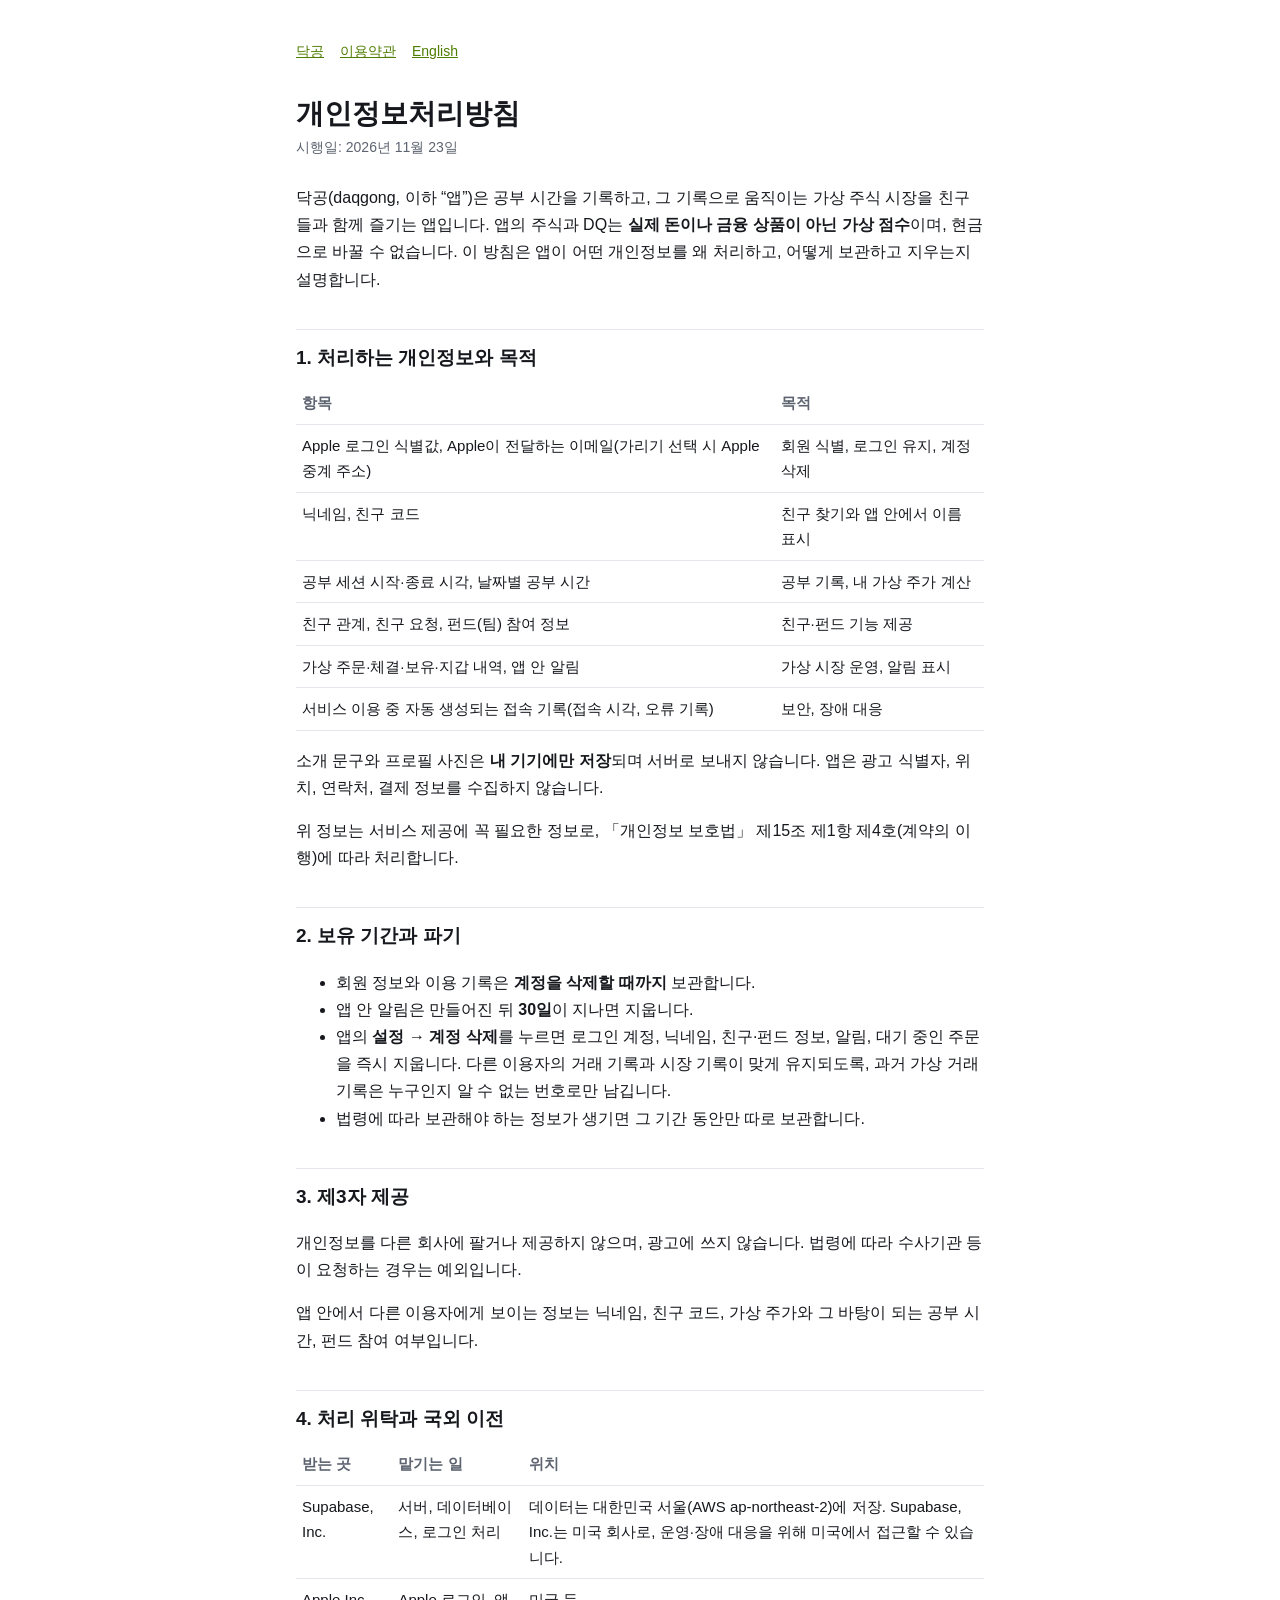
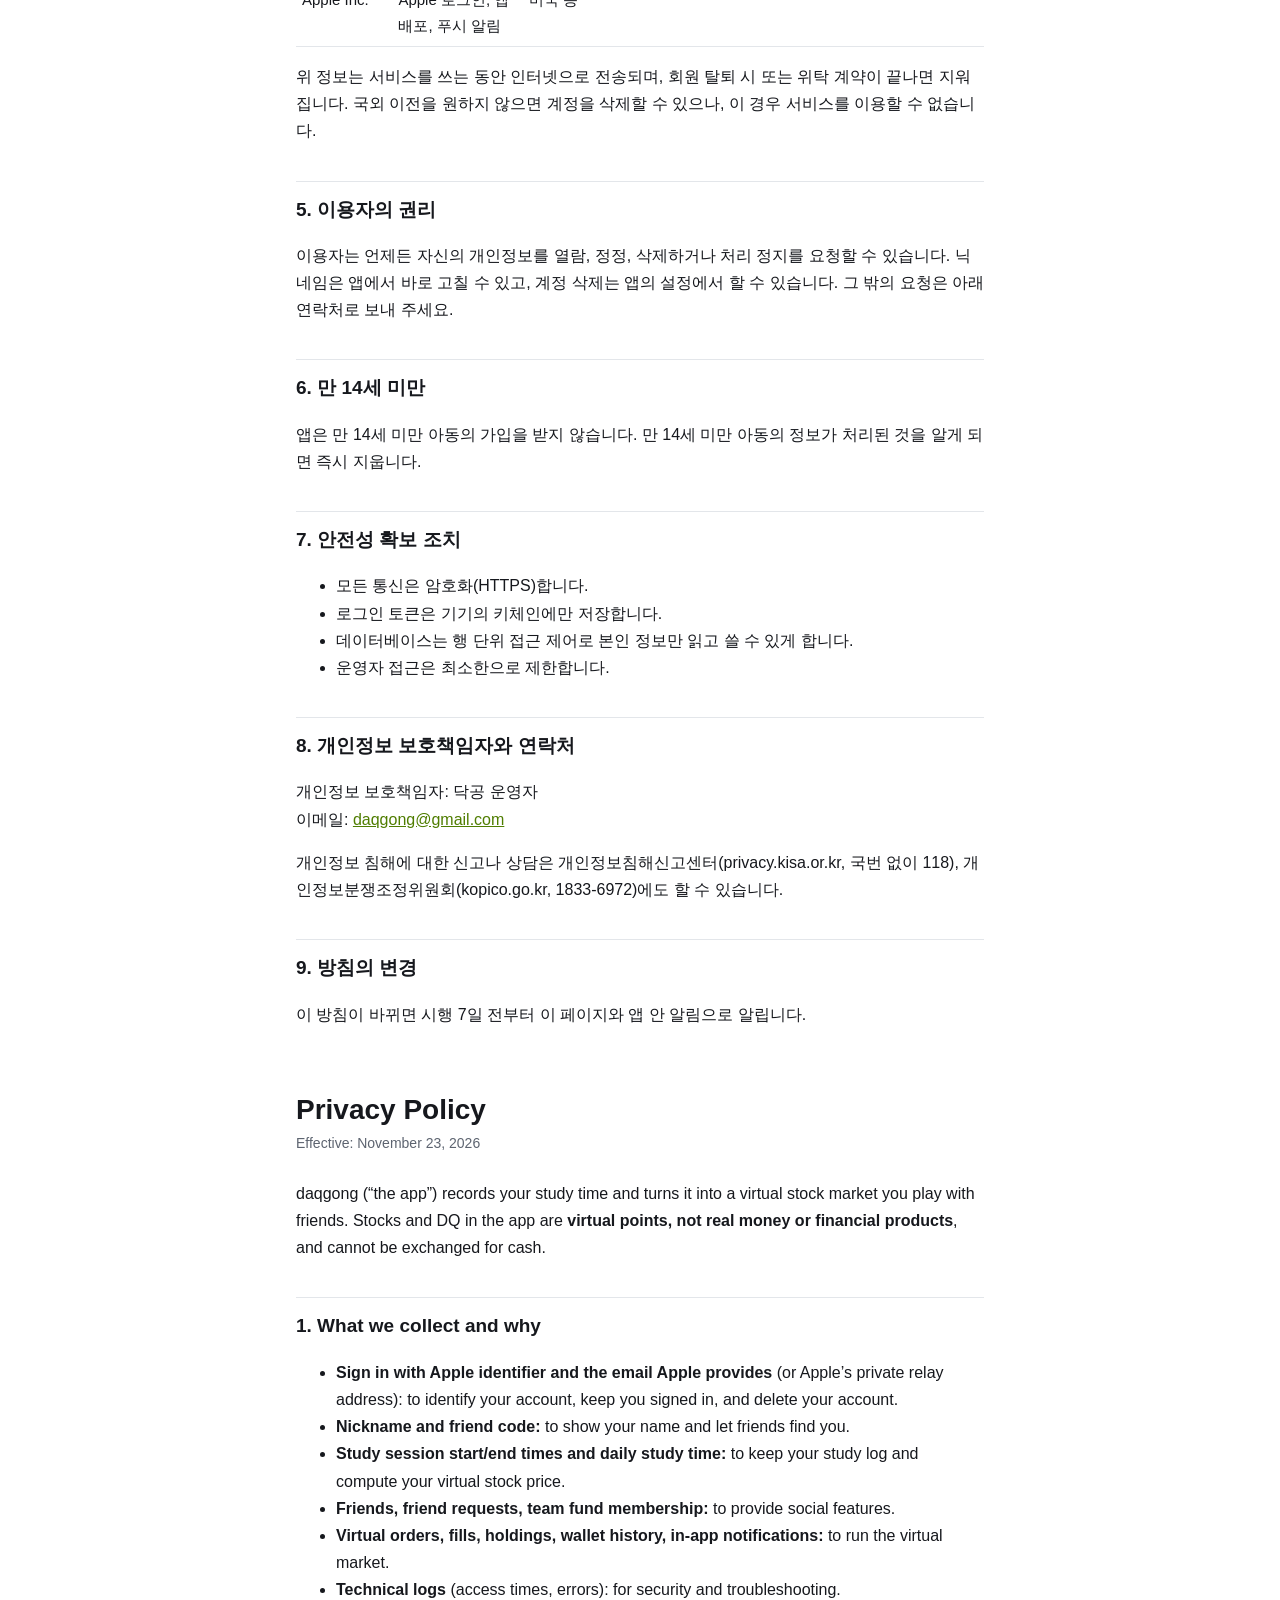
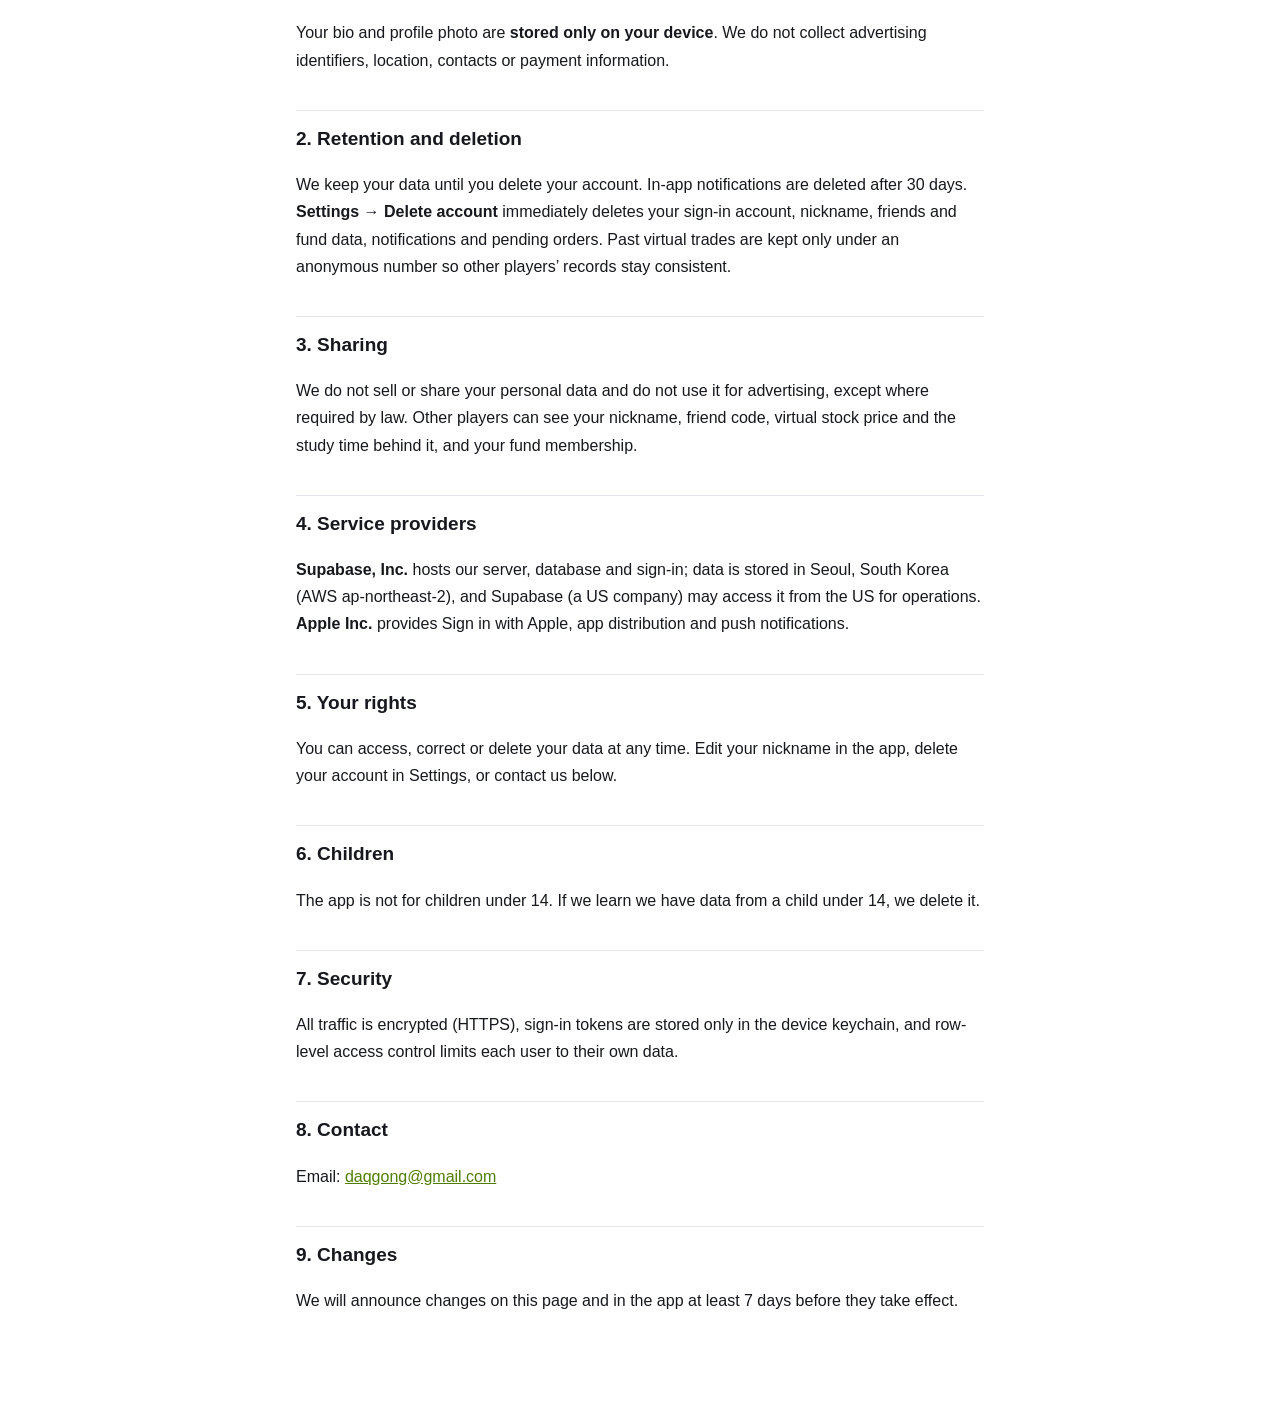
==== privacy.html @ eca625ae "privacy policy and terms of use Co-Authored-By: Claude Fable 5.2 <noreply@anthropic.com>" ====
<!doctype html>
<html lang="ko">
<head>
<meta charset="utf-8">
<meta name="viewport" content="width=device-width, initial-scale=1">
<title>닥공 개인정보처리방침</title>
<link rel="stylesheet" href="style.css">
</head>
<body>
<main>
<nav><a href="index.html">닥공</a><a href="terms.html">이용약관</a><a href="#en">English</a></nav>

<h1>개인정보처리방침</h1>
<p class="meta">시행일: 2026년 11월 23일</p>

<p>닥공(daqgong, 이하 “앱”)은 공부 시간을 기록하고, 그 기록으로 움직이는 가상 주식 시장을 친구들과 함께 즐기는 앱입니다. 앱의 주식과 DQ는 <strong>실제 돈이나 금융 상품이 아닌 가상 점수</strong>이며, 현금으로 바꿀 수 없습니다. 이 방침은 앱이 어떤 개인정보를 왜 처리하고, 어떻게 보관하고 지우는지 설명합니다.</p>

<h2>1. 처리하는 개인정보와 목적</h2>
<table>
<tr><th>항목</th><th>목적</th></tr>
<tr><td>Apple 로그인 식별값, Apple이 전달하는 이메일(가리기 선택 시 Apple 중계 주소)</td><td>회원 식별, 로그인 유지, 계정 삭제</td></tr>
<tr><td>닉네임, 친구 코드</td><td>친구 찾기와 앱 안에서 이름 표시</td></tr>
<tr><td>공부 세션 시작·종료 시각, 날짜별 공부 시간</td><td>공부 기록, 내 가상 주가 계산</td></tr>
<tr><td>친구 관계, 친구 요청, 펀드(팀) 참여 정보</td><td>친구·펀드 기능 제공</td></tr>
<tr><td>가상 주문·체결·보유·지갑 내역, 앱 안 알림</td><td>가상 시장 운영, 알림 표시</td></tr>
<tr><td>서비스 이용 중 자동 생성되는 접속 기록(접속 시각, 오류 기록)</td><td>보안, 장애 대응</td></tr>
</table>
<p>소개 문구와 프로필 사진은 <strong>내 기기에만 저장</strong>되며 서버로 보내지 않습니다. 앱은 광고 식별자, 위치, 연락처, 결제 정보를 수집하지 않습니다.</p>
<p>위 정보는 서비스 제공에 꼭 필요한 정보로, 「개인정보 보호법」 제15조 제1항 제4호(계약의 이행)에 따라 처리합니다.</p>

<h2>2. 보유 기간과 파기</h2>
<ul>
<li>회원 정보와 이용 기록은 <strong>계정을 삭제할 때까지</strong> 보관합니다.</li>
<li>앱 안 알림은 만들어진 뒤 <strong>30일</strong>이 지나면 지웁니다.</li>
<li>앱의 <strong>설정 → 계정 삭제</strong>를 누르면 로그인 계정, 닉네임, 친구·펀드 정보, 알림, 대기 중인 주문을 즉시 지웁니다. 다른 이용자의 거래 기록과 시장 기록이 맞게 유지되도록, 과거 가상 거래 기록은 누구인지 알 수 없는 번호로만 남깁니다.</li>
<li>법령에 따라 보관해야 하는 정보가 생기면 그 기간 동안만 따로 보관합니다.</li>
</ul>

<h2>3. 제3자 제공</h2>
<p>개인정보를 다른 회사에 팔거나 제공하지 않으며, 광고에 쓰지 않습니다. 법령에 따라 수사기관 등이 요청하는 경우는 예외입니다.</p>
<p>앱 안에서 다른 이용자에게 보이는 정보는 닉네임, 친구 코드, 가상 주가와 그 바탕이 되는 공부 시간, 펀드 참여 여부입니다.</p>

<h2>4. 처리 위탁과 국외 이전</h2>
<table>
<tr><th>받는 곳</th><th>맡기는 일</th><th>위치</th></tr>
<tr><td>Supabase, Inc.</td><td>서버, 데이터베이스, 로그인 처리</td><td>데이터는 대한민국 서울(AWS ap-northeast-2)에 저장. Supabase, Inc.는 미국 회사로, 운영·장애 대응을 위해 미국에서 접근할 수 있습니다.</td></tr>
<tr><td>Apple Inc.</td><td>Apple 로그인, 앱 배포, 푸시 알림</td><td>미국 등</td></tr>
</table>
<p>위 정보는 서비스를 쓰는 동안 인터넷으로 전송되며, 회원 탈퇴 시 또는 위탁 계약이 끝나면 지워집니다. 국외 이전을 원하지 않으면 계정을 삭제할 수 있으나, 이 경우 서비스를 이용할 수 없습니다.</p>

<h2>5. 이용자의 권리</h2>
<p>이용자는 언제든 자신의 개인정보를 열람, 정정, 삭제하거나 처리 정지를 요청할 수 있습니다. 닉네임은 앱에서 바로 고칠 수 있고, 계정 삭제는 앱의 설정에서 할 수 있습니다. 그 밖의 요청은 아래 연락처로 보내 주세요.</p>

<h2>6. 만 14세 미만</h2>
<p>앱은 만 14세 미만 아동의 가입을 받지 않습니다. 만 14세 미만 아동의 정보가 처리된 것을 알게 되면 즉시 지웁니다.</p>

<h2>7. 안전성 확보 조치</h2>
<ul>
<li>모든 통신은 암호화(HTTPS)합니다.</li>
<li>로그인 토큰은 기기의 키체인에만 저장합니다.</li>
<li>데이터베이스는 행 단위 접근 제어로 본인 정보만 읽고 쓸 수 있게 합니다.</li>
<li>운영자 접근은 최소한으로 제한합니다.</li>
</ul>

<h2>8. 개인정보 보호책임자와 연락처</h2>
<p>개인정보 보호책임자: 닥공 운영자<br>
이메일: <a href="mailto:daqgong@gmail.com">daqgong@gmail.com</a></p>
<p>개인정보 침해에 대한 신고나 상담은 개인정보침해신고센터(privacy.kisa.or.kr, 국번 없이 118), 개인정보분쟁조정위원회(kopico.go.kr, 1833-6972)에도 할 수 있습니다.</p>

<h2>9. 방침의 변경</h2>
<p>이 방침이 바뀌면 시행 7일 전부터 이 페이지와 앱 안 알림으로 알립니다.</p>

<section class="lang" id="en">
<h1>Privacy Policy</h1>
<p class="meta">Effective: November 23, 2026</p>

<p>daqgong (“the app”) records your study time and turns it into a virtual stock market you play with friends. Stocks and DQ in the app are <strong>virtual points, not real money or financial products</strong>, and cannot be exchanged for cash.</p>

<h2>1. What we collect and why</h2>
<ul>
<li><strong>Sign in with Apple identifier and the email Apple provides</strong> (or Apple’s private relay address): to identify your account, keep you signed in, and delete your account.</li>
<li><strong>Nickname and friend code:</strong> to show your name and let friends find you.</li>
<li><strong>Study session start/end times and daily study time:</strong> to keep your study log and compute your virtual stock price.</li>
<li><strong>Friends, friend requests, team fund membership:</strong> to provide social features.</li>
<li><strong>Virtual orders, fills, holdings, wallet history, in-app notifications:</strong> to run the virtual market.</li>
<li><strong>Technical logs</strong> (access times, errors): for security and troubleshooting.</li>
</ul>
<p>Your bio and profile photo are <strong>stored only on your device</strong>. We do not collect advertising identifiers, location, contacts or payment information.</p>

<h2>2. Retention and deletion</h2>
<p>We keep your data until you delete your account. In-app notifications are deleted after 30 days. <strong>Settings → Delete account</strong> immediately deletes your sign-in account, nickname, friends and fund data, notifications and pending orders. Past virtual trades are kept only under an anonymous number so other players’ records stay consistent.</p>

<h2>3. Sharing</h2>
<p>We do not sell or share your personal data and do not use it for advertising, except where required by law. Other players can see your nickname, friend code, virtual stock price and the study time behind it, and your fund membership.</p>

<h2>4. Service providers</h2>
<p><strong>Supabase, Inc.</strong> hosts our server, database and sign-in; data is stored in Seoul, South Korea (AWS ap-northeast-2), and Supabase (a US company) may access it from the US for operations. <strong>Apple Inc.</strong> provides Sign in with Apple, app distribution and push notifications.</p>

<h2>5. Your rights</h2>
<p>You can access, correct or delete your data at any time. Edit your nickname in the app, delete your account in Settings, or contact us below.</p>

<h2>6. Children</h2>
<p>The app is not for children under 14. If we learn we have data from a child under 14, we delete it.</p>

<h2>7. Security</h2>
<p>All traffic is encrypted (HTTPS), sign-in tokens are stored only in the device keychain, and row-level access control limits each user to their own data.</p>

<h2>8. Contact</h2>
<p>Email: <a href="mailto:daqgong@gmail.com">daqgong@gmail.com</a></p>

<h2>9. Changes</h2>
<p>We will announce changes on this page and in the app at least 7 days before they take effect.</p>
</section>
</main>
</body>
</html>
---- style.css ----
:root {
  --bg: #ffffff;
  --text: #16181d;
  --muted: #5d6470;
  --line: #e3e6ea;
  --accent: #4f7d00;
}
@media (prefers-color-scheme: dark) {
  :root {
    --bg: #0d0f12;
    --text: #eef0f3;
    --muted: #9aa1ab;
    --line: #262a31;
    --accent: #b8f03a;
  }
}
* { box-sizing: border-box; }
body {
  margin: 0;
  background: var(--bg);
  color: var(--text);
  font: 16px/1.7 -apple-system, BlinkMacSystemFont, "Apple SD Gothic Neo", "Pretendard", sans-serif;
}
main { max-width: 720px; margin: 0 auto; padding: 40px 16px 80px; }
h1 { font-size: 28px; line-height: 1.3; margin: 0 0 4px; }
h2 { font-size: 19px; margin: 36px 0 8px; padding-top: 12px; border-top: 1px solid var(--line); }
p, li { color: var(--text); }
.meta { color: var(--muted); font-size: 14px; margin: 0 0 24px; }
nav { display: flex; gap: 16px; margin-bottom: 32px; font-size: 14px; }
a { color: var(--accent); }
table { width: 100%; border-collapse: collapse; font-size: 15px; }
th, td { text-align: left; vertical-align: top; padding: 8px 6px; border-bottom: 1px solid var(--line); }
th { color: var(--muted); font-weight: 600; }
.lang { margin-top: 64px; }
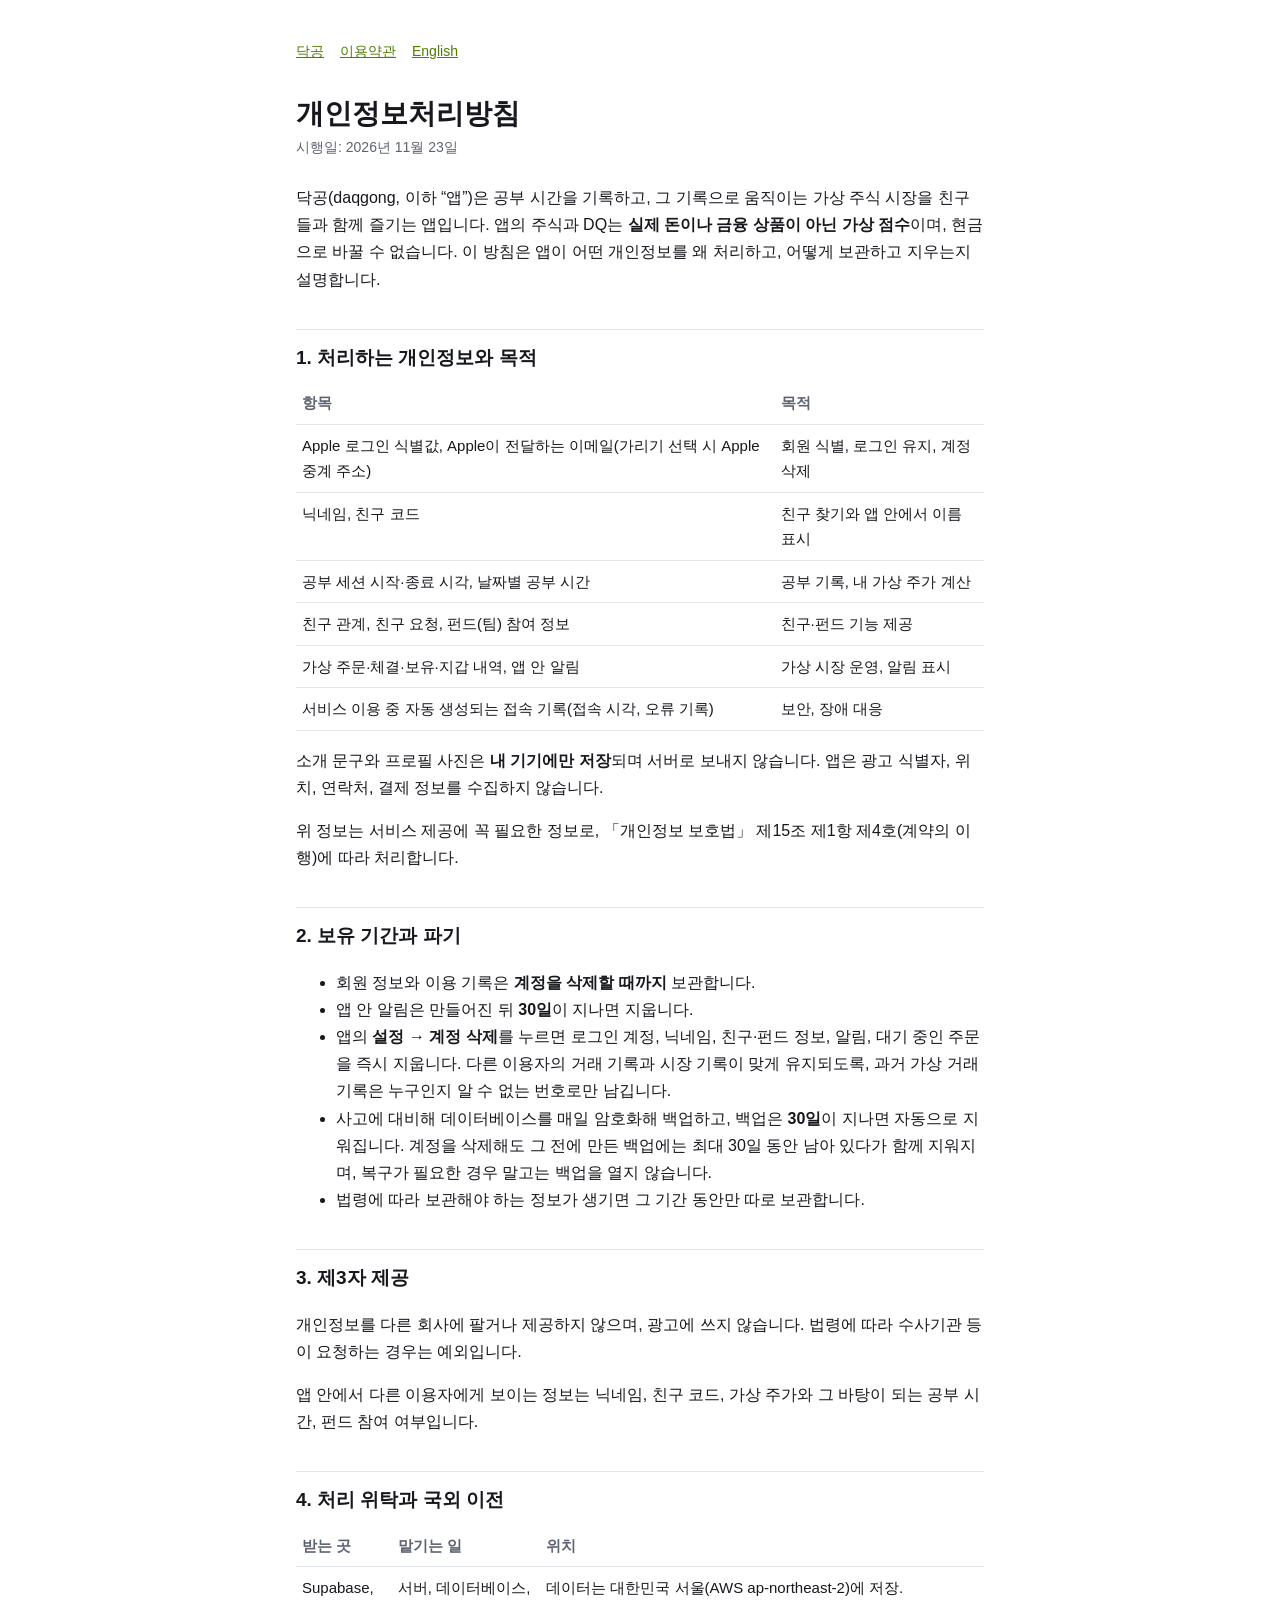
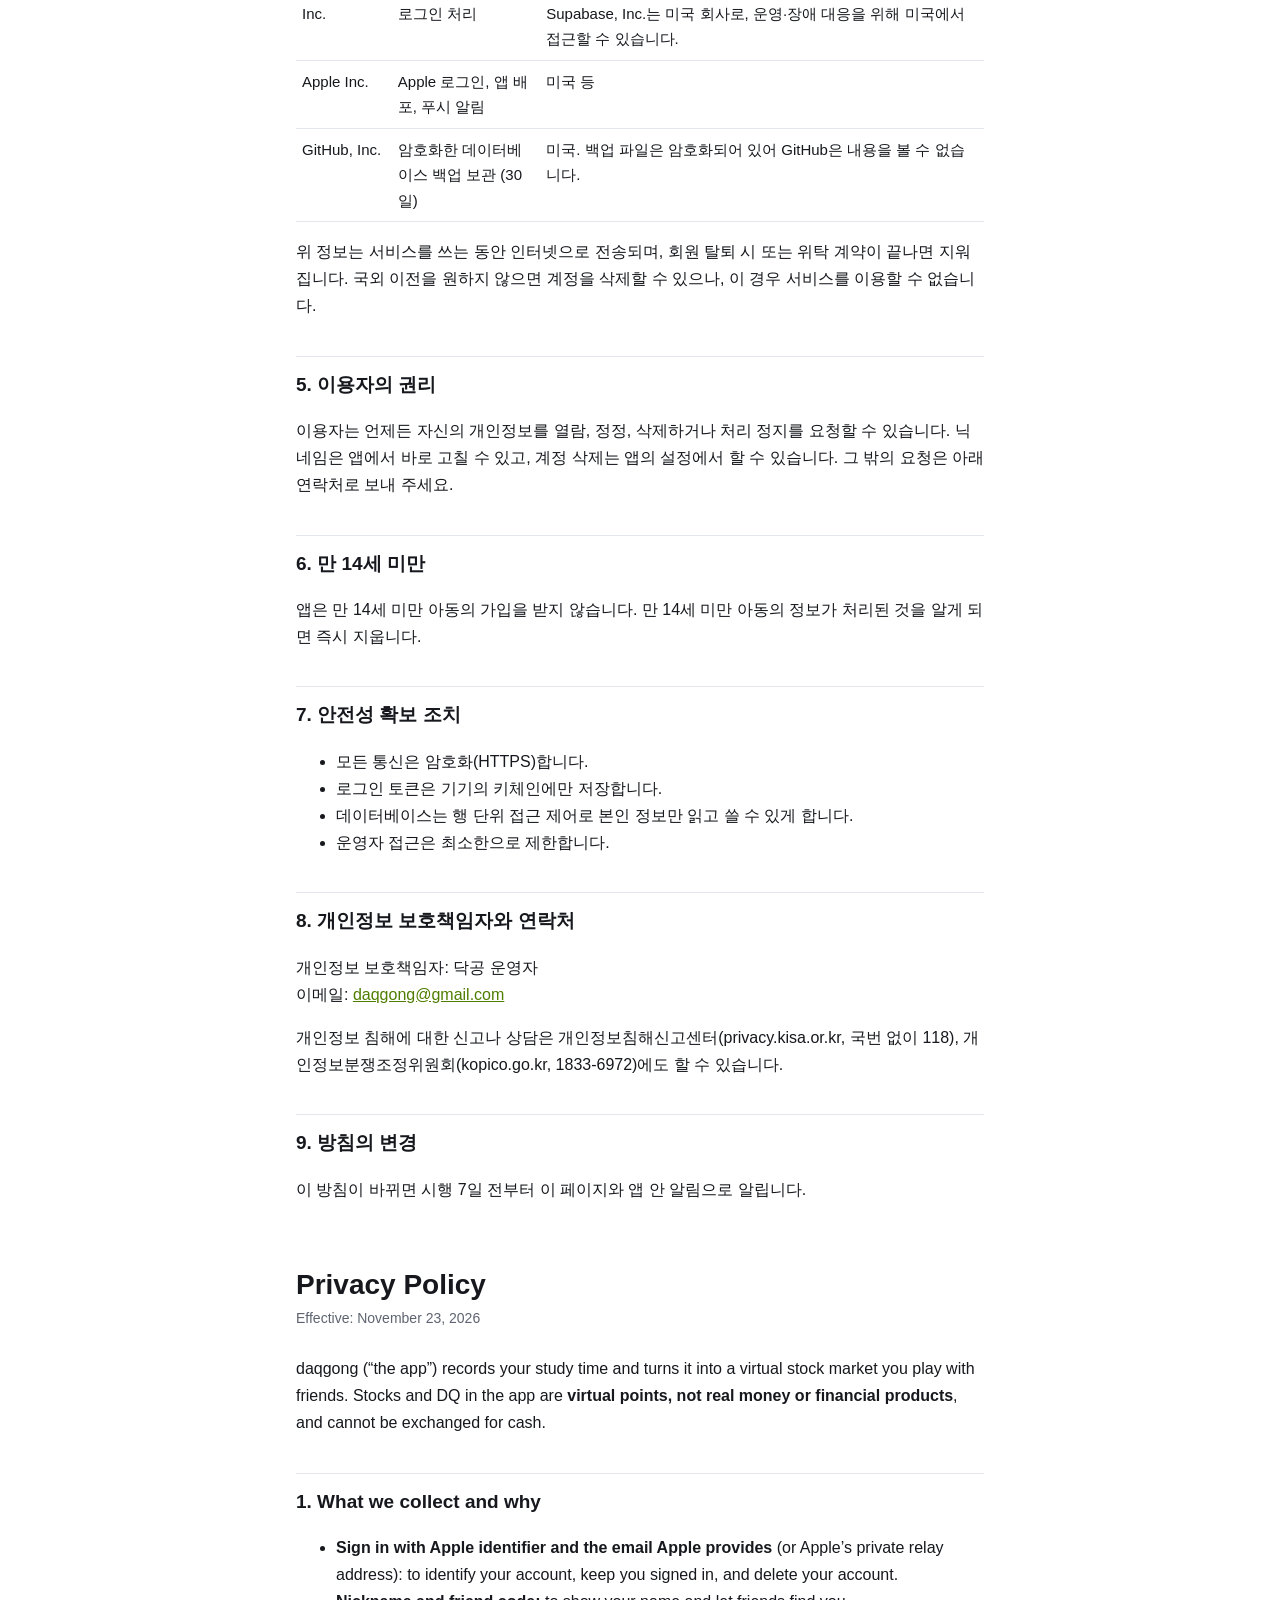
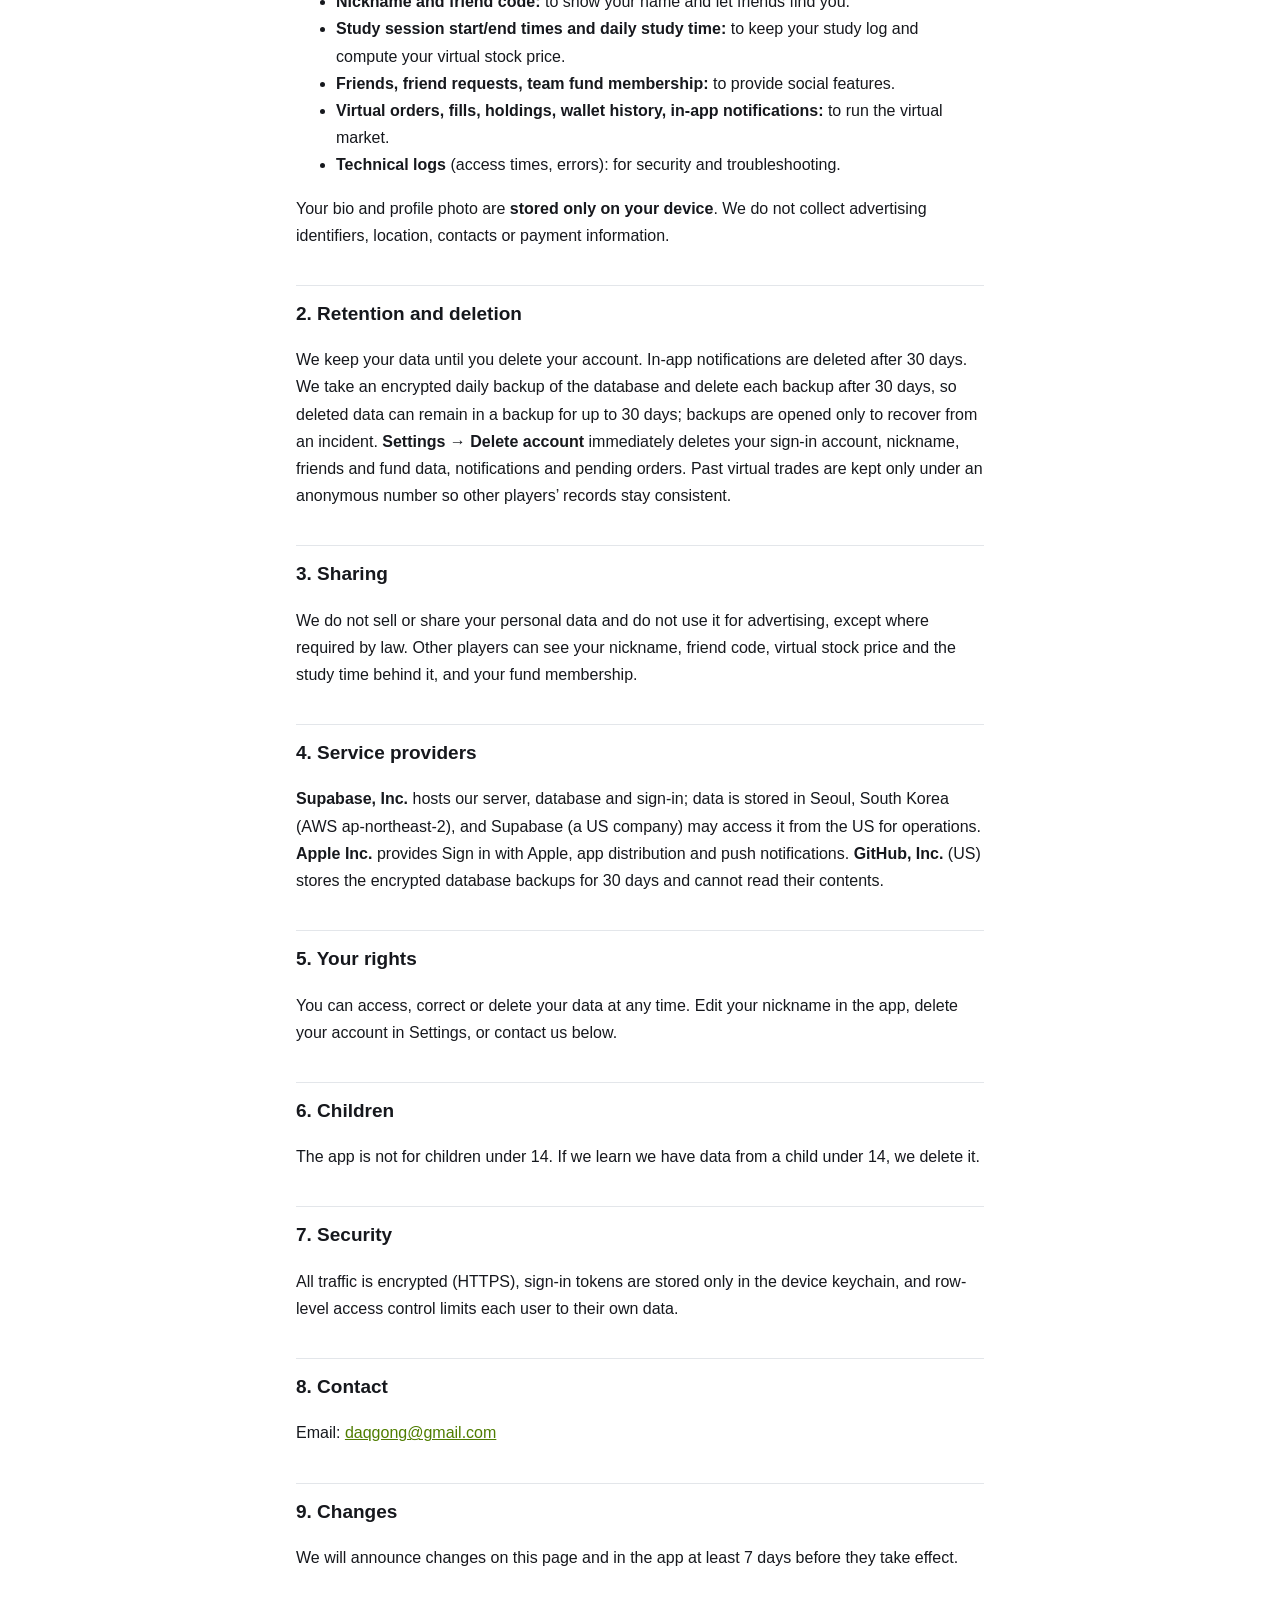
==== commit 8b8b70c4: "privacy: daily encrypted backups kept 30 days on GitHub" ====
--- a/privacy.html
+++ b/privacy.html
@@ -33,6 +33,7 @@
 <li>회원 정보와 이용 기록은 <strong>계정을 삭제할 때까지</strong> 보관합니다.</li>
 <li>앱 안 알림은 만들어진 뒤 <strong>30일</strong>이 지나면 지웁니다.</li>
 <li>앱의 <strong>설정 → 계정 삭제</strong>를 누르면 로그인 계정, 닉네임, 친구·펀드 정보, 알림, 대기 중인 주문을 즉시 지웁니다. 다른 이용자의 거래 기록과 시장 기록이 맞게 유지되도록, 과거 가상 거래 기록은 누구인지 알 수 없는 번호로만 남깁니다.</li>
+<li>사고에 대비해 데이터베이스를 매일 암호화해 백업하고, 백업은 <strong>30일</strong>이 지나면 자동으로 지워집니다. 계정을 삭제해도 그 전에 만든 백업에는 최대 30일 동안 남아 있다가 함께 지워지며, 복구가 필요한 경우 말고는 백업을 열지 않습니다.</li>
 <li>법령에 따라 보관해야 하는 정보가 생기면 그 기간 동안만 따로 보관합니다.</li>
 </ul>
 
@@ -45,6 +46,7 @@
 <tr><th>받는 곳</th><th>맡기는 일</th><th>위치</th></tr>
 <tr><td>Supabase, Inc.</td><td>서버, 데이터베이스, 로그인 처리</td><td>데이터는 대한민국 서울(AWS ap-northeast-2)에 저장. Supabase, Inc.는 미국 회사로, 운영·장애 대응을 위해 미국에서 접근할 수 있습니다.</td></tr>
 <tr><td>Apple Inc.</td><td>Apple 로그인, 앱 배포, 푸시 알림</td><td>미국 등</td></tr>
+<tr><td>GitHub, Inc.</td><td>암호화한 데이터베이스 백업 보관 (30일)</td><td>미국. 백업 파일은 암호화되어 있어 GitHub은 내용을 볼 수 없습니다.</td></tr>
 </table>
 <p>위 정보는 서비스를 쓰는 동안 인터넷으로 전송되며, 회원 탈퇴 시 또는 위탁 계약이 끝나면 지워집니다. 국외 이전을 원하지 않으면 계정을 삭제할 수 있으나, 이 경우 서비스를 이용할 수 없습니다.</p>
 
@@ -88,13 +90,13 @@
 <p>Your bio and profile photo are <strong>stored only on your device</strong>. We do not collect advertising identifiers, location, contacts or payment information.</p>
 
 <h2>2. Retention and deletion</h2>
-<p>We keep your data until you delete your account. In-app notifications are deleted after 30 days. <strong>Settings → Delete account</strong> immediately deletes your sign-in account, nickname, friends and fund data, notifications and pending orders. Past virtual trades are kept only under an anonymous number so other players’ records stay consistent.</p>
+<p>We keep your data until you delete your account. In-app notifications are deleted after 30 days. We take an encrypted daily backup of the database and delete each backup after 30 days, so deleted data can remain in a backup for up to 30 days; backups are opened only to recover from an incident. <strong>Settings → Delete account</strong> immediately deletes your sign-in account, nickname, friends and fund data, notifications and pending orders. Past virtual trades are kept only under an anonymous number so other players’ records stay consistent.</p>
 
 <h2>3. Sharing</h2>
 <p>We do not sell or share your personal data and do not use it for advertising, except where required by law. Other players can see your nickname, friend code, virtual stock price and the study time behind it, and your fund membership.</p>
 
 <h2>4. Service providers</h2>
-<p><strong>Supabase, Inc.</strong> hosts our server, database and sign-in; data is stored in Seoul, South Korea (AWS ap-northeast-2), and Supabase (a US company) may access it from the US for operations. <strong>Apple Inc.</strong> provides Sign in with Apple, app distribution and push notifications.</p>
+<p><strong>Supabase, Inc.</strong> hosts our server, database and sign-in; data is stored in Seoul, South Korea (AWS ap-northeast-2), and Supabase (a US company) may access it from the US for operations. <strong>Apple Inc.</strong> provides Sign in with Apple, app distribution and push notifications. <strong>GitHub, Inc.</strong> (US) stores the encrypted database backups for 30 days and cannot read their contents.</p>
 
 <h2>5. Your rights</h2>
 <p>You can access, correct or delete your data at any time. Edit your nickname in the app, delete your account in Settings, or contact us below.</p>
